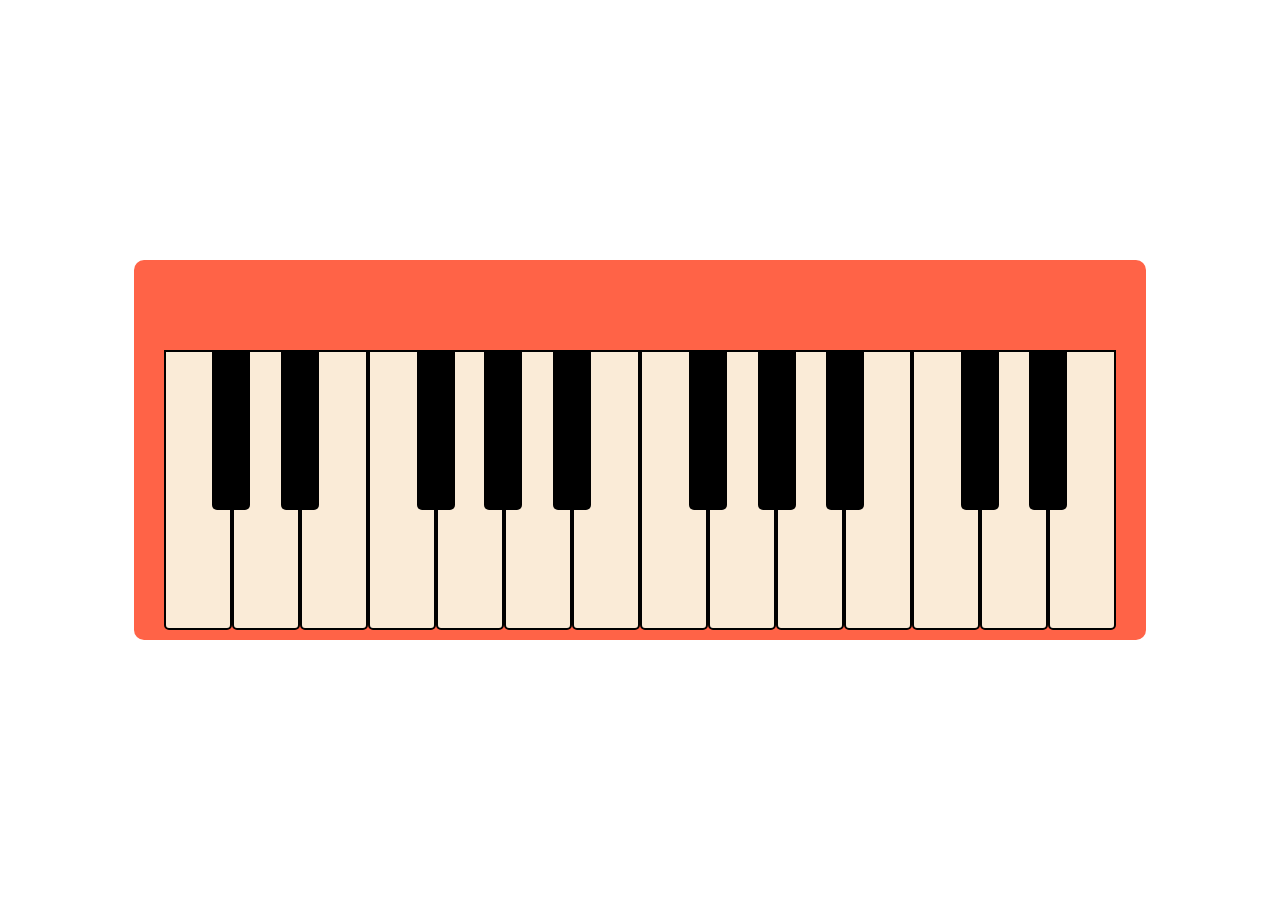
==== index.html @ 83f15d29 "initial setup of the app" ====
<!DOCTYPE html>
<html lang="en">
<head>
    <meta charset="UTF-8">
    <meta http-equiv="X-UA-Compatible" content="IE=edge">
    <meta name="viewport" content="width=device-width, initial-scale=1.0">
    <link rel="stylesheet" href="styles.css" type="text/css">
    <title>Piano</title>
</head>
<body>
    <div id="piano">
        <div class="keys">
            <div class="black-keys">
                <div class="key black-key"></div>
                <div class="key black-key"></div>
                <div class="key black-key"></div>
                <div class="key black-key"></div>
                <div class="key black-key"></div>
                <div class="key black-key"></div>
                <div class="key black-key"></div>
                <div class="key black-key"></div>
                <div class="key black-key"></div>
                <div class="key black-key"></div>
            </div>
        
            <div class="white-keys">
                <div class="key white-key"></div>
                <div class="key white-key"></div>
                <div class="key white-key"></div>
                <div class="key white-key"></div>
                <div class="key white-key"></div>
                <div class="key white-key"></div>
                <div class="key white-key"></div>
                <div class="key white-key"></div>
                <div class="key white-key"></div>
                <div class="key white-key"></div>
                <div class="key white-key"></div>
                <div class="key white-key"></div>
                <div class="key white-key"></div>
                <div class="key white-key"></div>
            </div>

        </div>
        
    </div>
        

   <script src="app.js"></script> 
</body>
</html>
---- styles.css ----
body {
    margin: 0;
    padding: 0;
    display: flex;
    justify-content: center;
    height: 100vh;
    align-items: center;
}

#piano {
    height: 290px;
    padding: 90px 30px 0 30px;
    background-color: tomato;
    border-radius: 10px;
}

.keys {
    position: relative;

}

.black-keys {
    position: relative;
    display: flex;
}

.white-keys {
    display: flex;
}

.white-key {
    width: 68px;
    height: 280px;
    background-color: antiquewhite;
    border-radius: 0 0 5px 5px;
    border: solid black 2px;
    box-sizing: border-box;
}

.black-key {
    width: 38px;
    height: 160px;
    background-color: black;
    border-radius: 0 0 5px 5px;
    box-sizing: border-box;
    position: absolute;
}

.black-key:nth-child(1) {
    left: 48px;
}

.black-key:nth-child(2) {
    left: 117px;
}

.black-key:nth-child(3) {
    left: 253px;
}

.black-key:nth-child(4) {
    left: 320px;
}

.black-key:nth-child(5) {
    left: 389px;
}

.black-key:nth-child(6) {
    left: 525px;
}

.black-key:nth-child(7) {
    left: 594px;
}

.black-key:nth-child(8) {
    left: 662px;
}

.black-key:nth-child(9) {
    left: 797px;
}

.black-key:nth-child(10) {
    left: 865px;
}
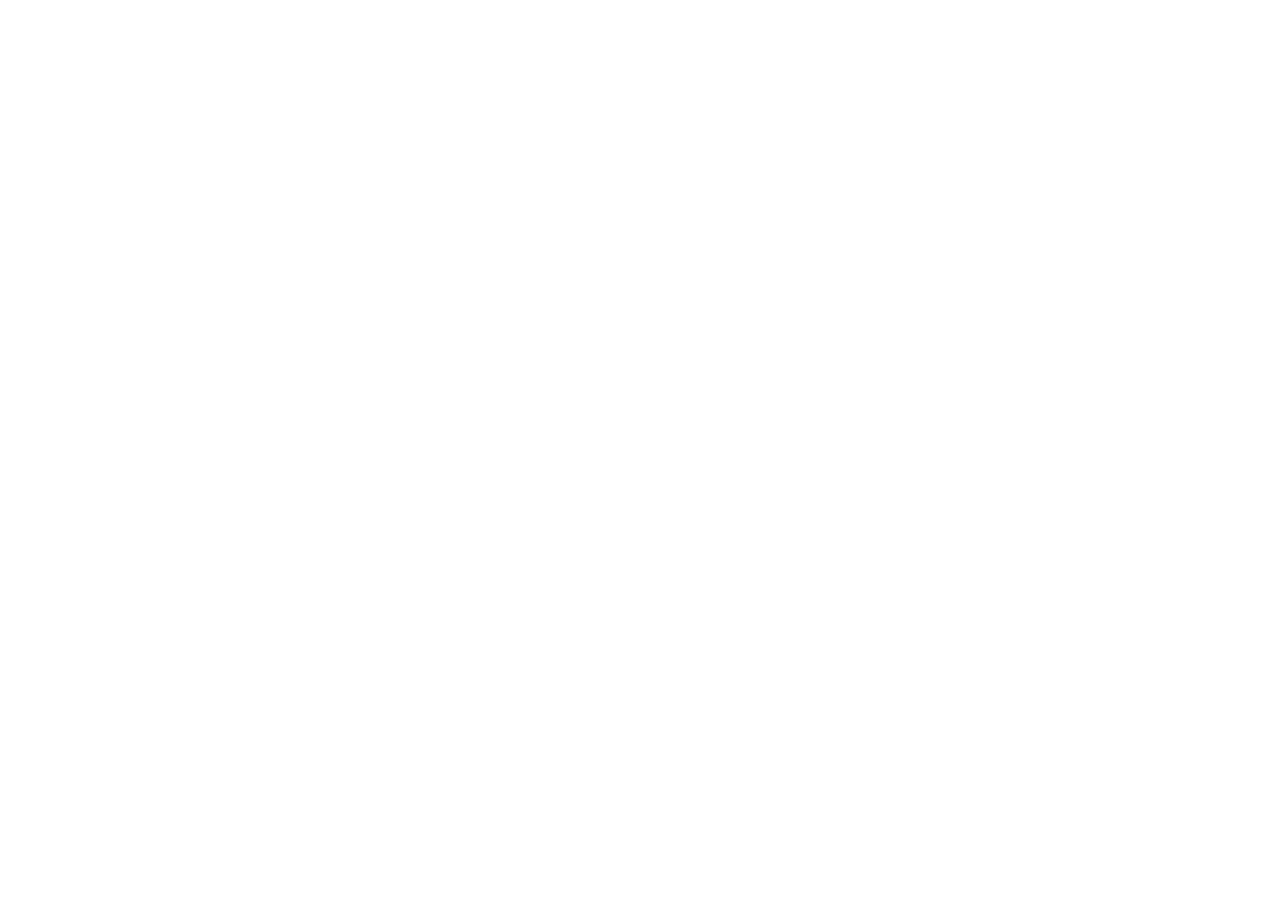
==== commit 1bff8e5a: "remove the initial codebase for reimplementation" ====
--- a/index.html
+++ b/index.html
@@ -9,38 +9,7 @@
 </head>
 <body>
     <div id="piano">
-        <div class="keys">
-            <div class="black-keys">
-                <div class="key black-key"></div>
-                <div class="key black-key"></div>
-                <div class="key black-key"></div>
-                <div class="key black-key"></div>
-                <div class="key black-key"></div>
-                <div class="key black-key"></div>
-                <div class="key black-key"></div>
-                <div class="key black-key"></div>
-                <div class="key black-key"></div>
-                <div class="key black-key"></div>
-            </div>
-        
-            <div class="white-keys">
-                <div class="key white-key"></div>
-                <div class="key white-key"></div>
-                <div class="key white-key"></div>
-                <div class="key white-key"></div>
-                <div class="key white-key"></div>
-                <div class="key white-key"></div>
-                <div class="key white-key"></div>
-                <div class="key white-key"></div>
-                <div class="key white-key"></div>
-                <div class="key white-key"></div>
-                <div class="key white-key"></div>
-                <div class="key white-key"></div>
-                <div class="key white-key"></div>
-                <div class="key white-key"></div>
-            </div>
-
-        </div>
+      
         
     </div>
         
--- a/styles.css
+++ b/styles.css
@@ -7,83 +7,5 @@
     align-items: center;
 }
 
-#piano {
-    height: 290px;
-    padding: 90px 30px 0 30px;
-    background-color: tomato;
-    border-radius: 10px;
-}
-
-.keys {
-    position: relative;
-
-}
-
-.black-keys {
-    position: relative;
-    display: flex;
-}
-
-.white-keys {
-    display: flex;
-}
-
-.white-key {
-    width: 68px;
-    height: 280px;
-    background-color: antiquewhite;
-    border-radius: 0 0 5px 5px;
-    border: solid black 2px;
-    box-sizing: border-box;
-}
-
-.black-key {
-    width: 38px;
-    height: 160px;
-    background-color: black;
-    border-radius: 0 0 5px 5px;
-    box-sizing: border-box;
-    position: absolute;
-}
-
-.black-key:nth-child(1) {
-    left: 48px;
-}
-
-.black-key:nth-child(2) {
-    left: 117px;
-}
-
-.black-key:nth-child(3) {
-    left: 253px;
-}
-
-.black-key:nth-child(4) {
-    left: 320px;
-}
-
-.black-key:nth-child(5) {
-    left: 389px;
-}
-
-.black-key:nth-child(6) {
-    left: 525px;
-}
-
-.black-key:nth-child(7) {
-    left: 594px;
-}
-
-.black-key:nth-child(8) {
-    left: 662px;
-}
-
-.black-key:nth-child(9) {
-    left: 797px;
-}
-
-.black-key:nth-child(10) {
-    left: 865px;
-}
 
 
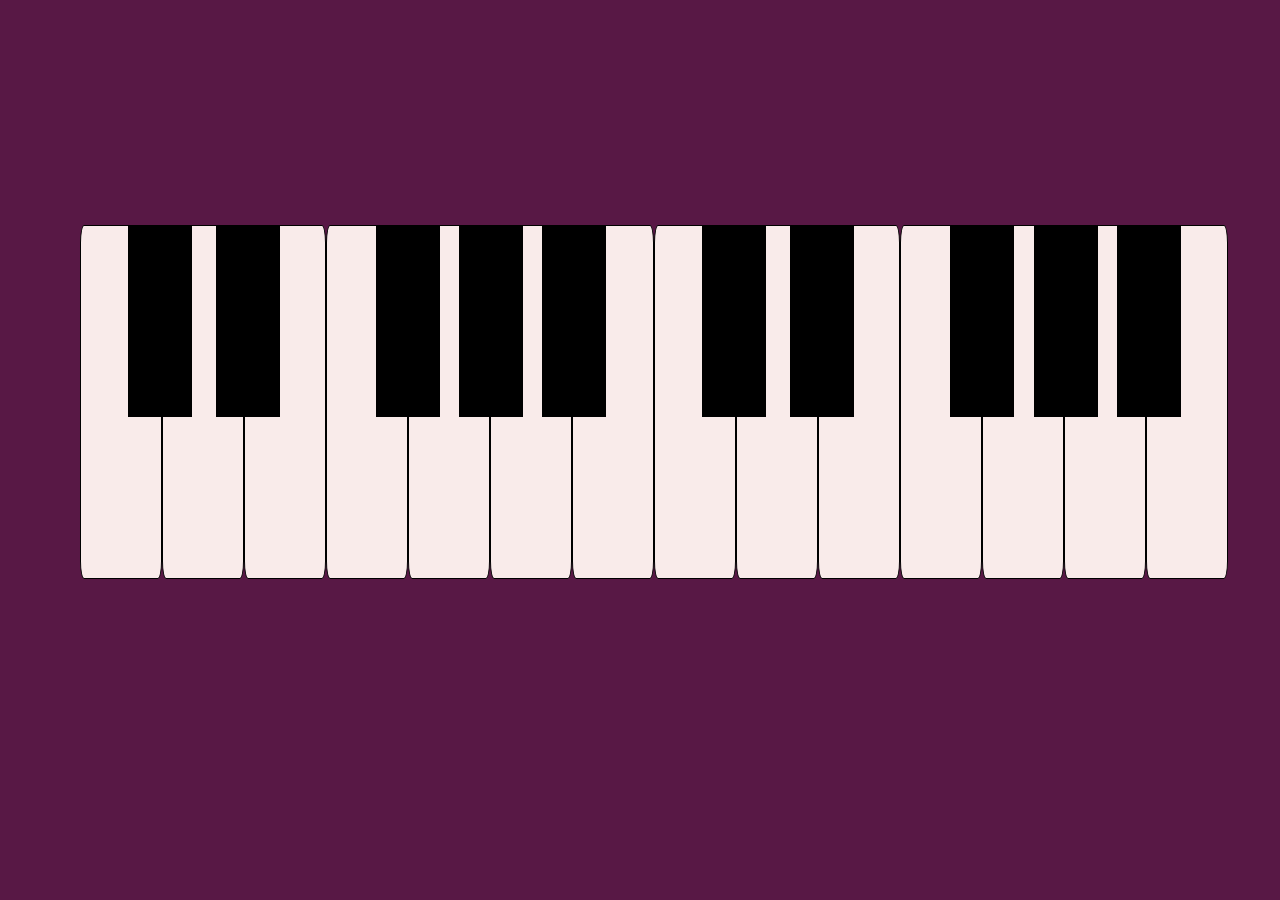
==== commit c86d33b4: "wrote my own version of keyboard, not responsive" ====
--- a/index.html
+++ b/index.html
@@ -8,11 +8,42 @@
     <title>Piano</title>
 </head>
 <body>
-    <div id="piano">
-      
+    <div class="keyboard">
+
+      <div class="white-keys">
+        <div class="wk" id="01"></div>
+        <div class="wk"></div>
+        <div class="wk"></div>
+        <div class="wk"></div>
+        <div class="wk"></div>
+        <div class="wk"></div>
+        <div class="wk"></div>
+        <div class="wk"></div>
+        <div class="wk"></div>
+        <div class="wk"></div>
+        <div class="wk"></div>
+        <div class="wk"></div>
+        <div class="wk"></div>
+        <div class="wk"></div>
+      </div>
+     
+      <div class="black-keys">
+         <div class="bk Dm"></div>
+         <div class="bk Em"></div>
+         <div class="bk Gm"></div>
+         <div class="bk Am"></div>
+         <div class="bk Bm"></div>
+         <div class="bk Dm"></div>
+         <div class="bk Em"></div>
+         <div class="bk Gm"></div>
+         <div class="bk Am"></div>
+         <div class="bk Bm"></div>
+      </div>
         
+
     </div>
-        
+     
+    
 
    <script src="app.js"></script> 
 </body>
--- a/styles.css
+++ b/styles.css
@@ -5,7 +5,71 @@
     justify-content: center;
     height: 100vh;
     align-items: center;
+    background-color: #581845;
 }
 
 
 
+.keyboard {
+   position: relative;
+   display: flex;
+   height: 50%;
+   width: 50%;
+   /* background-color: #f9ebea; */
+   align-items: stretch;
+   margin-left: -30em;
+}
+
+.white-keys {
+    display: flex;
+}
+
+
+.black-keys { 
+    position: absolute;
+    display: flex;
+    gap: 4em;
+    justify-content: space-between;
+}
+
+
+.wk {
+    z-index: 1;
+    width: 5em;
+    height: 22em;
+    border: 1px solid #000;
+    background-color: #f9ebea;
+    border-radius: 5%;
+}
+
+
+
+.bk {
+    z-index: 2;
+    width: 4em;
+    height: 12em;
+    background-color: #000;
+}
+   
+.Dm {
+    margin-left: 3em;
+}
+
+.Em {
+    margin-left: -2.5em;
+}
+
+
+.Gm {
+    margin-left: 2em;
+}
+
+.Am {
+    margin-left: -2.8em;
+}
+
+.Bm {
+    margin-left: -2.8em;
+    margin-right: -1em;
+}
+
